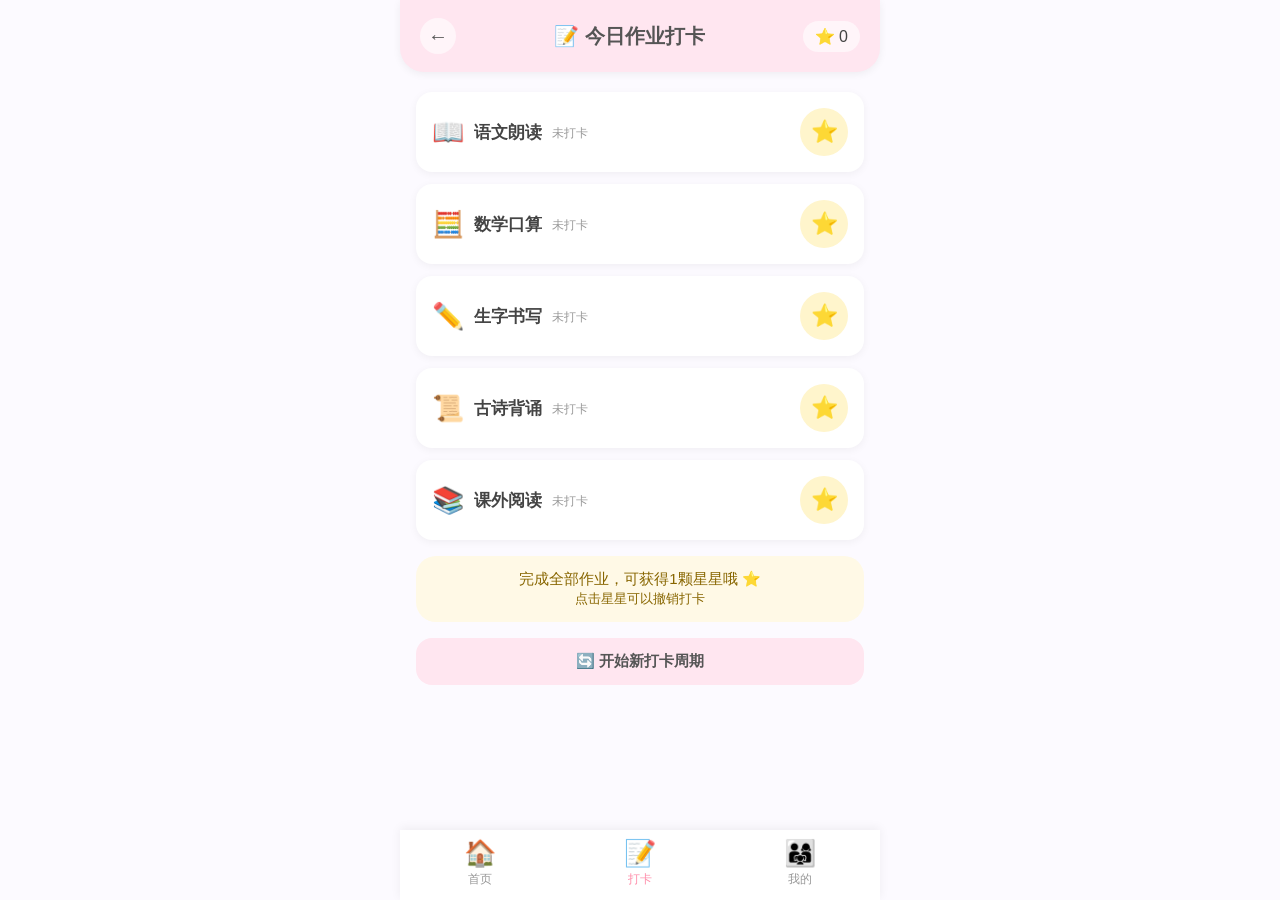
==== pages/checkin.html @ 7ab5ece2 "feat: 一年级打卡H5应用初始版本" ====
<!DOCTYPE html>
<html lang="zh-CN">
<head>
  <meta charset="UTF-8">
  <meta name="viewport" content="width=device-width, initial-scale=1.0, maximum-scale=1.0, user-scalable=no">
  <title>今日作业打卡</title>
  <link rel="stylesheet" href="css/style.css?v=2">
</head>
<body>

<div class="header">
  <a class="back" href="../index.html">←</a>
  <div class="title">📝 今日作业打卡</div>
  <div class="star-total">⭐ <span id="total">0</span></div>
</div>

<div class="task-list" id="task-list">
  <!-- 由 JS 动态渲染 -->
</div>

<div class="tip-bubble">完成全部作业，可获得1颗星星哦 ⭐<br><small>点击星星可以撤销打卡</small></div>

<div style="padding:0 16px;margin-bottom:16px;">
  <button id="new-cycle-btn" style="width:100%;padding:14px;background:#ffe6f0;border:none;border-radius:16px;font-size:15px;color:#555;cursor:pointer;font-weight:bold;">🔄 开始新打卡周期</button>
</div>

<div class="nav-bar" style="position:fixed;bottom:0;left:0;right:0;background:white;display:flex;justify-content:space-around;padding:8px 0 12px;box-shadow:0 -2px 10px rgba(0,0,0,0.06);max-width:480px;margin:0 auto;">
  <a class="nav-item" href="../index.html" style="text-align:center;color:#999;text-decoration:none;font-size:12px;flex:1;">
    <span style="font-size:26px;display:block;margin-bottom:2px;">🏠</span>首页
  </a>
  <a class="nav-item" href="checkin.html" style="text-align:center;color:#ff8fab;text-decoration:none;font-size:12px;flex:1;">
    <span style="font-size:26px;display:block;margin-bottom:2px;">📝</span>打卡
  </a>
  <a class="nav-item" href="mine.html" style="text-align:center;color:#999;text-decoration:none;font-size:12px;flex:1;">
    <span style="font-size:26px;display:block;margin-bottom:2px;">👨‍👩‍👧</span>我的
  </a>
</div>

<script src="js/app.js"></script>
<script>
initCheckinPage();
// 更新顶部星星
const totalEl = document.getElementById('total');
if(totalEl) totalEl.innerText = getStars();
</script>
</body>
</html>
---- pages/css/style.css ----
* {
  margin: 0; padding: 0; box-sizing: border-box;
  font-family: "Microsoft YaHei", "PingFang SC", sans-serif;
  -webkit-tap-highlight-color: transparent;
}

body {
  background: #fcfaff;
  color: #444;
  padding-bottom: 100px;
  max-width: 480px;
  margin: 0 auto;
  min-height: 100vh;
}

/* 头部 */
.header {
  background: #ffe6f0;
  padding: 18px 20px;
  display: flex;
  align-items: center;
  justify-content: space-between;
  border-radius: 0 0 24px 24px;
  margin-bottom: 20px;
  box-shadow: 0 2px 8px rgba(0,0,0,0.06);
}
.header .title {
  font-size: 20px;
  font-weight: bold;
  color: #555;
}
.back {
  font-size: 20px;
  text-decoration: none;
  color: #555;
  background: rgba(255,255,255,0.6);
  width: 36px; height: 36px;
  border-radius: 50%;
  display: flex; align-items: center; justify-content: center;
}
.star-total {
  font-size: 16px;
  background: rgba(255,255,255,0.6);
  padding: 6px 12px;
  border-radius: 16px;
}

/* 首页卡片 */
.card-box {
  padding: 0 16px;
}
.card {
  display: block;
  border-radius: 20px;
  padding: 22px 18px;
  margin-bottom: 14px;
  text-decoration: none;
  color: #444;
  box-shadow: 0 4px 14px rgba(0,0,0,0.07);
  transition: transform 0.15s;
  position: relative;
  overflow: hidden;
}
.card:active { transform: scale(0.98); }
.card.blue { background: #e6f3ff; }
.card.yellow { background: #fff9e6; }
.card.pink { background: #ffe6f0; }
.card-icon { font-size: 32px; margin-bottom: 6px; }
.card-title { font-size: 20px; font-weight: bold; }
.card-desc { font-size: 13px; color: #777; margin-top: 4px; }
.card-badge {
  position: absolute;
  top: 18px; right: 18px;
  background: #ffd700;
  color: #333;
  font-size: 12px;
  padding: 4px 10px;
  border-radius: 12px;
  font-weight: bold;
}

/* 打卡列表 */
.task-list { padding: 0 16px; }
.task-item {
  background: white;
  border-radius: 16px;
  padding: 16px;
  margin-bottom: 12px;
  display: flex;
  justify-content: space-between;
  align-items: center;
  box-shadow: 0 2px 8px rgba(0,0,0,0.05);
  transition: transform 0.1s;
}
.task-item:active { transform: scale(0.98); }
.task-info {
  display: flex;
  align-items: center;
  gap: 10px;
  flex: 1;
}
.task-icon { font-size: 26px; }
.task-name { font-size: 17px; font-weight: bold; }
.task-status {
  font-size: 12px;
  color: #999;
  margin-top: 2px;
}
.star-btn {
  background: #fff5cc;
  border: none;
  border-radius: 50%;
  width: 48px; height: 48px;
  font-size: 22px;
  cursor: pointer;
  transition: all 0.2s;
  display: flex; align-items: center; justify-content: center;
}
.star-btn.done {
  background: #4cd964;
  box-shadow: 0 0 12px rgba(76,217,100,0.5);
  transform: scale(1.05);
  color: white;
  font-size: 26px;
}
.star-btn:not(.done):active { transform: scale(0.9); }

/* 打卡动画 */
@keyframes checkPop {
  0% { transform: scale(0.5); opacity: 0; }
  50% { transform: scale(1.2); }
  100% { transform: scale(1); opacity: 1; }
}
.check-pop {
  animation: checkPop 0.35s ease-out;
}

@keyframes btnBounce {
  0%,100% { transform: scale(1); }
  40% { transform: scale(0.85); }
  70% { transform: scale(1.1); }
}
.btn-bounce {
  animation: btnBounce 0.3s ease-out;
}

/* 添加作业 */
.task-item.add-task {
  background: #f8f8f8;
  border: 2px dashed #ddd;
  color: #888;
  justify-content: center;
  cursor: pointer;
}
.task-item.add-task .task-name { font-weight: normal; color: #888; }

.tip-bubble {
  background: #fff9e6;
  border-radius: 20px;
  padding: 14px 20px;
  text-align: center;
  margin: 16px;
  font-size: 15px;
  color: #886600;
}

/* 星星罐 */
.jar-box {
  text-align: center;
  padding: 20px;
}
.jar-text {
  font-size: 20px;
  font-weight: bold;
  margin-bottom: 12px;
  color: #886600;
}
.jar {
  font-size: 32px;
  letter-spacing: 4px;
  padding: 16px;
  background: #fff9e6;
  border-radius: 20px;
  display: inline-block;
  min-width: 200px;
  animation: jarShake 3s infinite ease-in-out;
}
@keyframes jarShake {
  0%, 100% { transform: rotate(-1deg); }
  50% { transform: rotate(1deg); }
}

/* 愿望 */
.wish-box { padding: 0 16px; }
.wish-title {
  font-size: 18px;
  font-weight: bold;
  margin-bottom: 14px;
  color: #555;
}
.wish-list { margin-bottom: 16px; }
.wish-item {
  background: white;
  border-radius: 16px;
  padding: 16px;
  margin-bottom: 10px;
  display: flex;
  justify-content: space-between;
  align-items: center;
  box-shadow: 0 2px 8px rgba(0,0,0,0.05);
}
.wish-info {
  display: flex;
  align-items: center;
  gap: 10px;
}
.wish-icon { font-size: 24px; }
.wish-name { font-size: 16px; font-weight: bold; }
.wish-cost { font-size: 13px; color: #999; margin-top: 2px; }
.exchange {
  background: #ffd700;
  border: none;
  border-radius: 14px;
  padding: 8px 16px;
  font-weight: bold;
  font-size: 14px;
  cursor: pointer;
  color: #554400;
  transition: transform 0.1s;
}
.exchange:active { transform: scale(0.95); }

.custom-wish {
  display: flex;
  gap: 10px;
  margin-top: 16px;
}
.custom-wish input {
  flex: 1;
  border-radius: 14px;
  border: 1px solid #eee;
  padding: 10px 14px;
  font-size: 14px;
  outline: none;
}
.custom-wish button {
  background: #ffe6f0;
  border: none;
  border-radius: 14px;
  padding: 0 18px;
  font-size: 14px;
  cursor: pointer;
  color: #555;
}

/* 已兑换 */
.exchanged-box {
  margin-top: 20px;
  padding: 16px;
  background: #f8fff8;
  border-radius: 16px;
}
.exchanged-title {
  font-size: 15px;
  font-weight: bold;
  color: #448844;
  margin-bottom: 8px;
}
.exchanged-item {
  font-size: 14px;
  color: #666;
  padding: 4px 0;
  border-bottom: 1px dashed #eee;
}
.exchanged-item span {
  float: right;
  color: #999;
  font-size: 12px;
}

/* 我的页面 */
.user-info {
  text-align: center;
  padding: 20px;
}
.avatar {
  font-size: 60px;
  margin-bottom: 8px;
  cursor: pointer;
  display: inline-block;
  transition: transform 0.2s;
}
.avatar:active { transform: scale(1.1); }
.name {
  font-size: 20px;
  font-weight: bold;
  color: #555;
}
.menu-list { padding: 0 16px; }
.menu-item {
  background: white;
  border-radius: 16px;
  padding: 18px;
  margin-bottom: 12px;
  font-size: 16px;
  cursor: pointer;
  box-shadow: 0 2px 8px rgba(0,0,0,0.05);
  transition: transform 0.1s;
  display: flex;
  align-items: center;
  gap: 10px;
}
.menu-item:active { transform: scale(0.98); }
.menu-item.red { color: #e74c3c; }
.menu-item .arrow {
  margin-left: auto;
  color: #ccc;
}

/* 管理弹窗 */
.manage-overlay {
  position: fixed;
  top: 0; left: 0; right: 0; bottom: 0;
  background: rgba(0,0,0,0.4);
  display: flex;
  align-items: center;
  justify-content: center;
  z-index: 100;
  padding: 20px;
}
.manage-popup {
  background: white;
  border-radius: 24px;
  padding: 20px;
  width: 100%;
  max-width: 360px;
  max-height: 80vh;
  overflow-y: auto;
}
.manage-popup h3 {
  text-align: center;
  margin-bottom: 16px;
  font-size: 18px;
  color: #555;
}
.manage-list {
  margin-bottom: 16px;
}
.manage-item {
  display: flex;
  align-items: center;
  justify-content: space-between;
  padding: 12px;
  background: #f9f9f9;
  border-radius: 12px;
  margin-bottom: 8px;
}
.manage-item-name {
  font-size: 15px;
}
.manage-item-cost {
  font-size: 12px;
  color: #999;
}
.manage-btns {
  display: flex;
  gap: 6px;
}
.manage-btn {
  border: none;
  border-radius: 10px;
  padding: 6px 10px;
  font-size: 12px;
  cursor: pointer;
}
.manage-btn.del { background: #ffe6e6; color: #c33; }
.manage-btn.approve { background: #e6f7e6; color: #3a3; }
.manage-input-row {
  display: flex;
  gap: 8px;
  margin-bottom: 8px;
}
.manage-input-row input {
  flex: 1;
  border: 1px solid #eee;
  border-radius: 12px;
  padding: 10px 12px;
  font-size: 14px;
}
.manage-input-row button {
  background: #ffe6f0;
  border: none;
  border-radius: 12px;
  padding: 0 16px;
  font-size: 14px;
  cursor: pointer;
  color: #555;
}
.manage-empty {
  text-align: center;
  color: #999;
  font-size: 14px;
  padding: 20px;
}
.close-manage {
  width: 100%;
  margin-top: 8px;
  background: #f0f0f0;
  border: none;
  border-radius: 14px;
  padding: 12px;
  font-size: 15px;
  cursor: pointer;
  color: #555;
}

/* 统计弹窗 */
.stats-overlay {
  position: fixed;
  top: 0; left: 0; right: 0; bottom: 0;
  background: rgba(0,0,0,0.4);
  display: flex;
  align-items: center;
  justify-content: center;
  z-index: 100;
  padding: 20px;
}
.stats-popup {
  background: white;
  border-radius: 24px;
  padding: 24px;
  width: 100%;
  max-width: 360px;
  max-height: 80vh;
  overflow-y: auto;
  text-align: center;
}
.stats-popup h3 {
  margin-bottom: 16px;
  font-size: 20px;
  color: #555;
}
.stats-popup p {
  margin: 8px 0;
  font-size: 15px;
  color: #666;
}
.bar-chart {
  display: flex;
  align-items: flex-end;
  justify-content: center;
  gap: 8px;
  height: 120px;
  margin: 16px 0;
  padding: 10px;
  background: #f9f9f9;
  border-radius: 12px;
}
.bar-wrap {
  display: flex;
  flex-direction: column;
  align-items: center;
  flex: 1;
}
.bar {
  width: 100%;
  max-width: 30px;
  background: #ffd700;
  border-radius: 6px 6px 0 0;
  min-height: 4px;
  transition: height 0.3s;
}
.bar-label {
  font-size: 11px;
  color: #999;
  margin-top: 4px;
}
.medal-list {
  display: flex;
  gap: 10px;
  justify-content: center;
  flex-wrap: wrap;
  margin: 10px 0;
}
.medal {
  background: #fff9e6;
  padding: 8px 14px;
  border-radius: 16px;
  font-size: 14px;
  color: #886600;
}
.close-stats {
  margin-top: 16px;
  background: #ffe6f0;
  border: none;
  border-radius: 16px;
  padding: 10px 24px;
  font-size: 15px;
  cursor: pointer;
  color: #555;
}

/* 动画 */
@keyframes starFly {
  0% { transform: scale(0.5) translateY(0); opacity: 1; }
  100% { transform: scale(1.5) translateY(-60px); opacity: 0; }
}
.star-fly {
  position: fixed;
  font-size: 30px;
  pointer-events: none;
  animation: starFly 0.6s ease-out forwards;
  z-index: 99;
}

@keyframes popIn {
  0% { transform: scale(0.8); opacity: 0; }
  100% { transform: scale(1); opacity: 1; }
}
.pop-in {
  animation: popIn 0.3s ease-out;
}

/* 星星历史 */
.history-box {
  margin: 16px;
  background: white;
  border-radius: 16px;
  padding: 16px;
  box-shadow: 0 2px 8px rgba(0,0,0,0.05);
}
.history-title {
  font-size: 16px;
  font-weight: bold;
  margin-bottom: 10px;
  color: #555;
}
.history-item {
  font-size: 14px;
  color: #666;
  padding: 6px 0;
  border-bottom: 1px solid #f0f0f0;
  display: flex;
  justify-content: space-between;
}
.history-item:last-child { border-bottom: none; }

/* 分享区域 */
.share-box {
  margin: 16px;
  background: #e6f3ff;
  border-radius: 16px;
  padding: 16px;
  text-align: center;
}
.share-box p {
  font-size: 14px;
  color: #555;
  margin-bottom: 10px;
}
.share-box button {
  background: #4a90d9;
  color: white;
  border: none;
  border-radius: 16px;
  padding: 10px 24px;
  font-size: 15px;
  cursor: pointer;
}

/* 勋章展示 */
.medal-show {
  display: flex;
  gap: 8px;
  justify-content: center;
  margin-top: 8px;
}
.medal-badge {
  background: #fff9e6;
  padding: 6px 12px;
  border-radius: 14px;
  font-size: 13px;
  color: #886600;
}

/* ==================== 卡通弹窗 ==================== */
.modal-overlay {
  position: fixed;
  top: 0; left: 0; right: 0; bottom: 0;
  background: rgba(0,0,0,0.35);
  display: flex;
  align-items: center;
  justify-content: center;
  z-index: 200;
  padding: 20px;
  animation: fadeIn 0.2s ease-out;
}
@keyframes fadeIn {
  from { opacity: 0; }
  to { opacity: 1; }
}
.modal-box {
  background: white;
  border-radius: 28px;
  padding: 28px 24px 22px;
  width: 100%;
  max-width: 320px;
  text-align: center;
  box-shadow: 0 8px 32px rgba(255,150,180,0.25);
  border: 3px solid #ffe6f0;
  animation: modalPop 0.35s cubic-bezier(0.34,1.56,0.64,1);
}
@keyframes modalPop {
  0% { transform: scale(0.6) translateY(30px); opacity: 0; }
  100% { transform: scale(1) translateY(0); opacity: 1; }
}
.modal-icon {
  font-size: 48px;
  margin-bottom: 10px;
  display: block;
}
.modal-title {
  font-size: 20px;
  font-weight: bold;
  color: #555;
  margin-bottom: 10px;
}
.modal-msg {
  font-size: 15px;
  color: #777;
  line-height: 1.6;
  margin-bottom: 20px;
}
.modal-btns {
  display: flex;
  gap: 10px;
  justify-content: center;
}
.modal-btn {
  flex: 1;
  border: none;
  border-radius: 18px;
  padding: 12px 16px;
  font-size: 15px;
  font-weight: bold;
  cursor: pointer;
  transition: transform 0.1s;
}
.modal-btn:active { transform: scale(0.96); }
.modal-btn.ok {
  background: #ffd700;
  color: #554400;
  box-shadow: 0 4px 12px rgba(255,215,0,0.3);
}
.modal-btn.cancel {
  background: #f0f0f0;
  color: #888;
}
.modal-btn.pink {
  background: #ffb3c6;
  color: white;
  box-shadow: 0 4px 12px rgba(255,150,180,0.3);
}
.modal-stars {
  font-size: 14px;
  color: #ffd700;
  margin-bottom: 8px;
  letter-spacing: 4px;
}
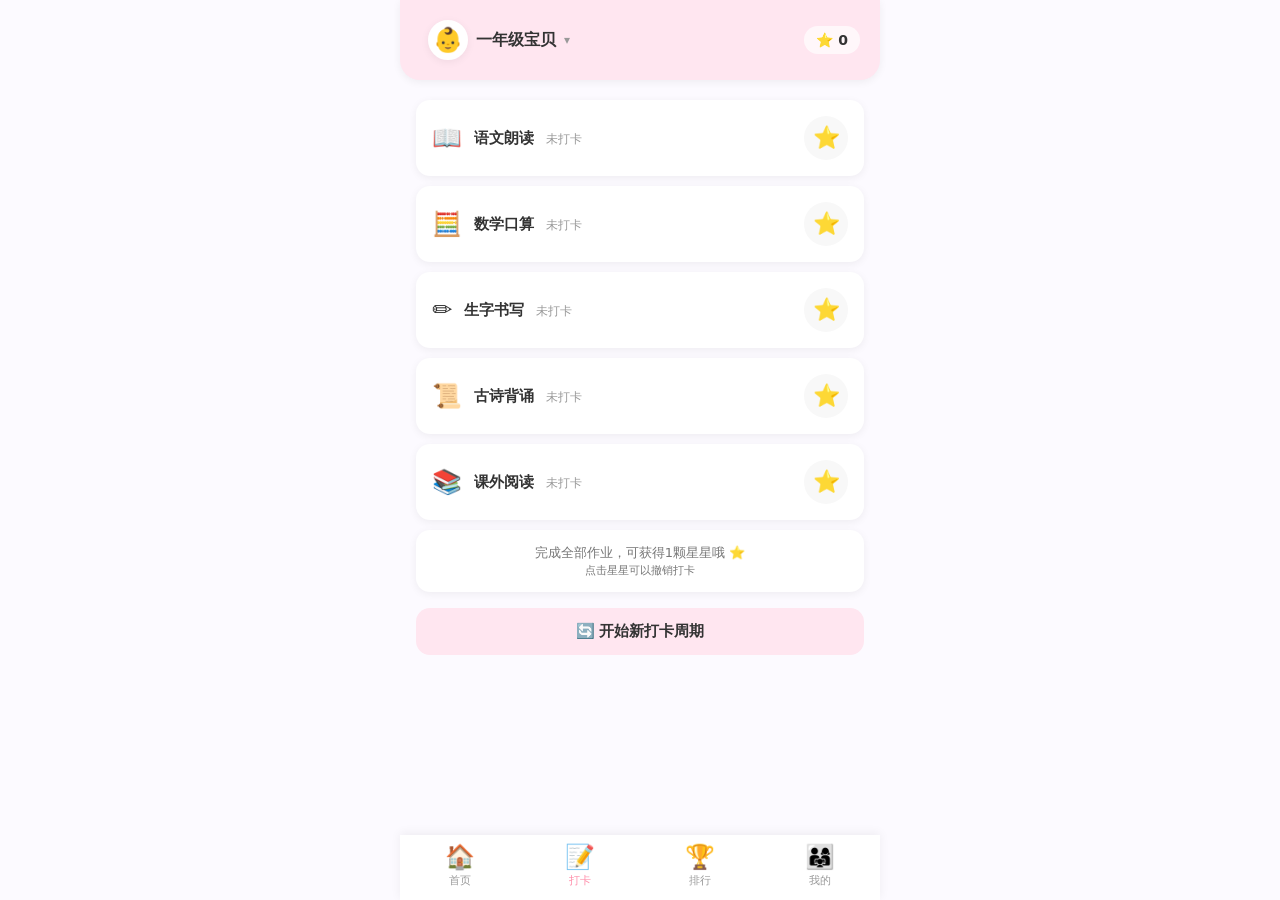
==== commit 882f66a7: "feat: 多子女管理 + 全家排行榜 + PWA支持 + 现代化UI升级 - 重构数据层支持多孩子独立数据(每个孩子独立的任务/星星/愿望/勋章) - 新增头像切换器(Bottom Sheet)和e" ====
--- a/pages/checkin.html
+++ b/pages/checkin.html
@@ -4,42 +4,41 @@
   <meta charset="UTF-8">
   <meta name="viewport" content="width=device-width, initial-scale=1.0, maximum-scale=1.0, user-scalable=no">
   <title>今日作业打卡</title>
-  <link rel="stylesheet" href="css/style.css?v=2">
+  <link rel="stylesheet" href="css/style.css">
 </head>
 <body>
 
 <div class="header">
-  <a class="back" href="../index.html">←</a>
-  <div class="title">📝 今日作业打卡</div>
+  <div id="child-switcher"></div>
   <div class="star-total">⭐ <span id="total">0</span></div>
 </div>
 
-<div class="task-list" id="task-list">
-  <!-- 由 JS 动态渲染 -->
-</div>
+<div class="task-list" id="task-list"></div>
 
 <div class="tip-bubble">完成全部作业，可获得1颗星星哦 ⭐<br><small>点击星星可以撤销打卡</small></div>
 
 <div style="padding:0 16px;margin-bottom:16px;">
-  <button id="new-cycle-btn" style="width:100%;padding:14px;background:#ffe6f0;border:none;border-radius:16px;font-size:15px;color:#555;cursor:pointer;font-weight:bold;">🔄 开始新打卡周期</button>
+  <button id="new-cycle-btn" style="width:100%;padding:14px;background:var(--color-primary-light);border:none;border-radius:var(--radius-md);font-size:15px;color:var(--color-text);cursor:pointer;font-weight:600;">🔄 开始新打卡周期</button>
 </div>
 
-<div class="nav-bar" style="position:fixed;bottom:0;left:0;right:0;background:white;display:flex;justify-content:space-around;padding:8px 0 12px;box-shadow:0 -2px 10px rgba(0,0,0,0.06);max-width:480px;margin:0 auto;">
-  <a class="nav-item" href="../index.html" style="text-align:center;color:#999;text-decoration:none;font-size:12px;flex:1;">
-    <span style="font-size:26px;display:block;margin-bottom:2px;">🏠</span>首页
+<div class="nav-bar">
+  <a class="nav-item" href="../index.html">
+    <span class="nav-icon">🏠</span>首页
   </a>
-  <a class="nav-item" href="checkin.html" style="text-align:center;color:#ff8fab;text-decoration:none;font-size:12px;flex:1;">
-    <span style="font-size:26px;display:block;margin-bottom:2px;">📝</span>打卡
+  <a class="nav-item active" href="checkin.html">
+    <span class="nav-icon">📝</span>打卡
   </a>
-  <a class="nav-item" href="mine.html" style="text-align:center;color:#999;text-decoration:none;font-size:12px;flex:1;">
-    <span style="font-size:26px;display:block;margin-bottom:2px;">👨‍👩‍👧</span>我的
+  <a class="nav-item" href="rank.html">
+    <span class="nav-icon">🏆</span>排行
+  </a>
+  <a class="nav-item" href="mine.html">
+    <span class="nav-icon">👨‍👩‍👧</span>我的
   </a>
 </div>
 
 <script src="js/app.js"></script>
 <script>
 initCheckinPage();
-// 更新顶部星星
 const totalEl = document.getElementById('total');
 if(totalEl) totalEl.innerText = getStars();
 </script>
--- a/pages/css/style.css
+++ b/pages/css/style.css
@@ -1,669 +1,445 @@
-* {
-  margin: 0; padding: 0; box-sizing: border-box;
-  font-family: "Microsoft YaHei", "PingFang SC", sans-serif;
-  -webkit-tap-highlight-color: transparent;
-}
-
+/* ==================== 设计变量 ==================== */
+:root {
+  --color-primary: #ff8fab;
+  --color-primary-light: #ffe6f0;
+  --color-accent: #ffd700;
+  --color-bg: #fcfaff;
+  --color-card: #ffffff;
+  --color-text: #333;
+  --color-text-secondary: #777;
+  --color-text-muted: #999;
+  --color-border: rgba(0,0,0,0.06);
+  --color-success: #4caf50;
+  --color-danger: #ff5252;
+
+  --radius-sm: 8px;
+  --radius-md: 14px;
+  --radius-lg: 20px;
+  --radius-full: 50%;
+
+  --shadow-sm: 0 2px 8px rgba(0,0,0,0.06);
+  --shadow-md: 0 4px 14px rgba(0,0,0,0.08);
+  --shadow-lg: 0 8px 24px rgba(0,0,0,0.12);
+
+  --transition-fast: 150ms ease;
+  --transition-normal: 300ms ease;
+  --transition-slow: 500ms ease;
+
+  --font-family: system-ui, -apple-system, "SF Pro Display", "PingFang SC", "Microsoft YaHei", sans-serif;
+}
+
+/* ==================== 基础重置 ==================== */
+* { margin: 0; padding: 0; box-sizing: border-box; -webkit-tap-highlight-color: transparent; }
 body {
-  background: #fcfaff;
-  color: #444;
-  padding-bottom: 100px;
+  font-family: var(--font-family);
+  background: var(--color-bg);
+  color: var(--color-text);
   max-width: 480px;
   margin: 0 auto;
   min-height: 100vh;
-}
-
-/* 头部 */
+  padding-bottom: 80px;
+  -webkit-font-smoothing: antialiased;
+}
+
+/* ==================== Header ==================== */
 .header {
-  background: #ffe6f0;
-  padding: 18px 20px;
+  background: var(--color-primary-light);
+  padding: 16px 20px;
+  border-radius: 0 0 var(--radius-lg) var(--radius-lg);
   display: flex;
   align-items: center;
   justify-content: space-between;
-  border-radius: 0 0 24px 24px;
   margin-bottom: 20px;
-  box-shadow: 0 2px 8px rgba(0,0,0,0.06);
-}
-.header .title {
-  font-size: 20px;
-  font-weight: bold;
-  color: #555;
-}
-.back {
-  font-size: 20px;
-  text-decoration: none;
-  color: #555;
-  background: rgba(255,255,255,0.6);
-  width: 36px; height: 36px;
-  border-radius: 50%;
+  box-shadow: var(--shadow-sm);
+  position: sticky;
+  top: 0;
+  z-index: 100;
+}
+.header .title { font-size: 18px; font-weight: 700; color: var(--color-text); }
+.header .back {
+  text-decoration: none; font-size: 20px; color: var(--color-text);
+  width: 36px; height: 36px; display: flex; align-items: center; justify-content: center;
+  border-radius: var(--radius-full); transition: background var(--transition-fast);
+}
+.header .back:active { background: rgba(0,0,0,0.05); }
+.star-total {
+  font-size: 14px; background: rgba(255,255,255,0.7);
+  padding: 6px 12px; border-radius: 16px; font-weight: 600;
+}
+
+/* ==================== 孩子切换器 ==================== */
+#child-switcher {
+  display: flex; align-items: center; gap: 8px; cursor: pointer;
+  padding: 4px 8px; border-radius: var(--radius-md);
+  transition: background var(--transition-fast);
+}
+#child-switcher:active { background: rgba(0,0,0,0.05); }
+.switcher-avatar {
+  width: 40px; height: 40px; display: flex; align-items: center; justify-content: center;
+  font-size: 24px; border-radius: var(--radius-full);
+  border: 2px solid white; box-shadow: var(--shadow-sm);
+  background: var(--color-card);
+  transition: transform var(--transition-fast);
+}
+#child-switcher:active .switcher-avatar { transform: scale(0.95); }
+.switcher-name { font-size: 16px; font-weight: 600; color: var(--color-text); }
+.switcher-arrow { font-size: 12px; color: var(--color-text-muted); }
+
+/* ==================== Bottom Sheet ==================== */
+.sheet-overlay {
+  position: fixed; top: 0; left: 0; right: 0; bottom: 0; z-index: 1000;
+  display: flex; flex-direction: column; justify-content: flex-end;
+  max-width: 480px; margin: 0 auto;
+}
+.sheet-backdrop {
+  position: absolute; top: 0; left: 0; right: 0; bottom: 0;
+  background: rgba(0,0,0,0.3); backdrop-filter: blur(6px);
+  opacity: 0; transition: opacity var(--transition-normal);
+}
+.sheet-overlay.sheet-open .sheet-backdrop { opacity: 1; }
+.sheet-container {
+  position: relative; background: var(--color-card);
+  border-radius: var(--radius-lg) var(--radius-lg) 0 0;
+  padding: 12px 20px 32px; max-height: 70vh; overflow-y: auto;
+  transform: translateY(100%); transition: transform var(--transition-normal);
+  box-shadow: 0 -4px 20px rgba(0,0,0,0.1);
+}
+.sheet-overlay.sheet-open .sheet-container { transform: translateY(0); }
+.sheet-handle {
+  width: 36px; height: 4px; background: #ddd; border-radius: 2px;
+  margin: 0 auto 16px;
+}
+.sheet-title { font-size: 18px; font-weight: 700; margin-bottom: 16px; text-align: center; }
+
+/* ==================== 切换卡片 ==================== */
+.switch-card {
+  display: flex; align-items: center; gap: 12px;
+  padding: 14px 16px; border-radius: var(--radius-md);
+  background: var(--color-bg); margin-bottom: 10px;
+  cursor: pointer; transition: all var(--transition-fast);
+  position: relative; overflow: hidden;
+}
+.switch-card:active { transform: scale(0.98); }
+.switch-card.active {
+  background: var(--color-primary-light);
+  border-left: 3px solid var(--color-primary);
+}
+.switch-card-avatar { font-size: 32px; }
+.switch-card-info { flex: 1; }
+.switch-card-name { font-size: 15px; font-weight: 600; }
+.switch-card-sub { font-size: 12px; color: var(--color-text-muted); margin-top: 2px; }
+.switch-card-check { color: var(--color-primary); font-weight: 700; font-size: 16px; }
+.switch-card.add-card {
+  border: 2px dashed #ddd; background: transparent;
+  justify-content: center; color: var(--color-text-muted);
+}
+.switch-card.add-card .add-icon { font-size: 20px; margin-right: 4px; }
+
+/* ==================== 添加/编辑孩子 Modal ==================== */
+.add-child-modal { text-align: center; padding: 24px 20px; position: relative; }
+.add-child-modal .modal-close {
+  position: absolute; top: 16px; right: 16px; font-size: 20px;
+  cursor: pointer; color: var(--color-text-muted); width: 32px; height: 32px;
   display: flex; align-items: center; justify-content: center;
-}
-.star-total {
-  font-size: 16px;
-  background: rgba(255,255,255,0.6);
-  padding: 6px 12px;
-  border-radius: 16px;
-}
-
-/* 首页卡片 */
-.card-box {
-  padding: 0 16px;
-}
+  border-radius: var(--radius-full); transition: background var(--transition-fast);
+}
+.add-child-modal .modal-close:active { background: rgba(0,0,0,0.05); }
+.emoji-picker {
+  display: grid; grid-template-columns: repeat(4, 1fr); gap: 8px;
+  margin: 16px 0;
+}
+.emoji-option {
+  font-size: 28px; padding: 10px; border-radius: var(--radius-md);
+  cursor: pointer; transition: all var(--transition-fast);
+  border: 2px solid transparent;
+}
+.emoji-option:active, .emoji-option.selected {
+  background: var(--color-primary-light);
+  border-color: var(--color-primary);
+  transform: scale(1.1);
+}
+.selected-avatar { font-size: 48px; margin: 12px 0; }
+.child-name-input {
+  width: 100%; padding: 14px 16px; border: 2px solid #eee;
+  border-radius: var(--radius-md); font-size: 16px; outline: none;
+  transition: border-color var(--transition-fast); margin-bottom: 16px;
+  font-family: var(--font-family);
+}
+.child-name-input:focus { border-color: var(--color-primary); }
+.modal-btn.full-width { width: 100%; }
+
+/* ==================== 通用 Modal ==================== */
+.modal-overlay {
+  position: fixed; top: 0; left: 0; right: 0; bottom: 0;
+  background: rgba(0,0,0,0.4); backdrop-filter: blur(4px);
+  display: flex; align-items: center; justify-content: center;
+  z-index: 2000; padding: 20px; max-width: 480px; margin: 0 auto;
+  animation: fadeIn 200ms ease;
+}
+@keyframes fadeIn { from { opacity: 0; } to { opacity: 1; } }
+.modal-box {
+  background: white; border-radius: var(--radius-lg); padding: 28px 24px;
+  text-align: center; max-width: 320px; width: 100%;
+  box-shadow: var(--shadow-lg); animation: slideUp 300ms ease;
+}
+@keyframes slideUp { from { transform: translateY(20px); opacity: 0; } to { transform: translateY(0); opacity: 1; } }
+.modal-stars { font-size: 14px; margin-bottom: 8px; opacity: 0.6; }
+.modal-icon { font-size: 48px; margin-bottom: 12px; }
+.modal-title { font-size: 20px; font-weight: 700; margin-bottom: 8px; }
+.modal-msg { font-size: 14px; color: var(--color-text-secondary); line-height: 1.6; margin-bottom: 20px; }
+.modal-btn {
+  padding: 12px 32px; border: none; border-radius: var(--radius-md);
+  font-size: 15px; font-weight: 600; cursor: pointer;
+  transition: all var(--transition-fast); font-family: var(--font-family);
+}
+.modal-btn.ok {
+  background: linear-gradient(135deg, var(--color-primary), #ff6b8a);
+  color: white;
+}
+.modal-btn.ok:active { transform: scale(0.96); opacity: 0.9; }
+.modal-btn.cancel { background: #f0f0f0; color: var(--color-text-secondary); margin-right: 8px; }
+.modal-btns { display: flex; justify-content: center; gap: 12px; }
+
+/* ==================== 卡片 ==================== */
+.card-box { padding: 0 16px; }
 .card {
-  display: block;
-  border-radius: 20px;
-  padding: 22px 18px;
-  margin-bottom: 14px;
-  text-decoration: none;
-  color: #444;
-  box-shadow: 0 4px 14px rgba(0,0,0,0.07);
-  transition: transform 0.15s;
-  position: relative;
-  overflow: hidden;
+  display: block; border-radius: var(--radius-lg); padding: 22px 18px;
+  margin-bottom: 14px; text-decoration: none; color: var(--color-text);
+  box-shadow: var(--shadow-md); transition: transform var(--transition-fast);
+  position: relative; overflow: hidden;
 }
 .card:active { transform: scale(0.98); }
-.card.blue { background: #e6f3ff; }
-.card.yellow { background: #fff9e6; }
-.card.pink { background: #ffe6f0; }
+.card.blue { background: linear-gradient(135deg, #e6f3ff, #d4ecff); }
+.card.yellow { background: linear-gradient(135deg, #fff9e6, #fff0c0); }
+.card.pink { background: linear-gradient(135deg, #ffe6f0, #ffd4e8); }
+.card.purple { background: linear-gradient(135deg, #f0e6ff, #e4d4ff); }
 .card-icon { font-size: 32px; margin-bottom: 6px; }
-.card-title { font-size: 20px; font-weight: bold; }
-.card-desc { font-size: 13px; color: #777; margin-top: 4px; }
+.card-title { font-size: 18px; font-weight: 700; }
+.card-desc { font-size: 13px; color: var(--color-text-secondary); margin-top: 4px; }
 .card-badge {
-  position: absolute;
-  top: 18px; right: 18px;
-  background: #ffd700;
-  color: #333;
-  font-size: 12px;
-  padding: 4px 10px;
-  border-radius: 12px;
-  font-weight: bold;
-}
-
-/* 打卡列表 */
+  position: absolute; top: 18px; right: 18px;
+  background: var(--color-accent); color: #333; font-size: 12px;
+  padding: 4px 10px; border-radius: 12px; font-weight: 700;
+}
+
+/* ==================== 导航栏 ==================== */
+.nav-bar {
+  position: fixed; bottom: 0; left: 0; right: 0;
+  background: var(--color-card); display: flex; justify-content: space-around;
+  padding: 8px 0 12px; box-shadow: 0 -2px 10px rgba(0,0,0,0.06);
+  max-width: 480px; margin: 0 auto; z-index: 99;
+}
+.nav-item {
+  text-align: center; color: var(--color-text-muted); text-decoration: none;
+  font-size: 11px; flex: 1; cursor: pointer; transition: color var(--transition-fast);
+}
+.nav-item.active { color: var(--color-primary); }
+.nav-icon { font-size: 24px; display: block; margin-bottom: 2px; }
+
+/* ==================== 打卡页 ==================== */
 .task-list { padding: 0 16px; }
 .task-item {
-  background: white;
-  border-radius: 16px;
-  padding: 16px;
-  margin-bottom: 12px;
-  display: flex;
-  justify-content: space-between;
-  align-items: center;
-  box-shadow: 0 2px 8px rgba(0,0,0,0.05);
-  transition: transform 0.1s;
-}
-.task-item:active { transform: scale(0.98); }
-.task-info {
-  display: flex;
-  align-items: center;
-  gap: 10px;
-  flex: 1;
-}
-.task-icon { font-size: 26px; }
-.task-name { font-size: 17px; font-weight: bold; }
-.task-status {
-  font-size: 12px;
-  color: #999;
-  margin-top: 2px;
-}
+  display: flex; align-items: center; justify-content: space-between;
+  background: var(--color-card); border-radius: var(--radius-md);
+  padding: 16px; margin-bottom: 10px; box-shadow: var(--shadow-sm);
+  transition: all var(--transition-fast);
+}
+.task-info { display: flex; align-items: center; gap: 12px; }
+.task-icon { font-size: 24px; }
+.task-name { font-size: 15px; font-weight: 600; }
+.task-status { font-size: 12px; color: var(--color-text-muted); margin-top: 2px; }
 .star-btn {
-  background: #fff5cc;
-  border: none;
-  border-radius: 50%;
-  width: 48px; height: 48px;
-  font-size: 22px;
-  cursor: pointer;
-  transition: all 0.2s;
+  width: 44px; height: 44px; border: none; border-radius: var(--radius-full);
+  font-size: 22px; cursor: pointer; background: #f8f8f8;
   display: flex; align-items: center; justify-content: center;
-}
-.star-btn.done {
-  background: #4cd964;
-  box-shadow: 0 0 12px rgba(76,217,100,0.5);
-  transform: scale(1.05);
-  color: white;
-  font-size: 26px;
-}
-.star-btn:not(.done):active { transform: scale(0.9); }
-
-/* 打卡动画 */
-@keyframes checkPop {
-  0% { transform: scale(0.5); opacity: 0; }
-  50% { transform: scale(1.2); }
-  100% { transform: scale(1); opacity: 1; }
-}
-.check-pop {
-  animation: checkPop 0.35s ease-out;
-}
-
-@keyframes btnBounce {
-  0%,100% { transform: scale(1); }
-  40% { transform: scale(0.85); }
-  70% { transform: scale(1.1); }
-}
-.btn-bounce {
-  animation: btnBounce 0.3s ease-out;
-}
-
-/* 添加作业 */
-.task-item.add-task {
-  background: #f8f8f8;
-  border: 2px dashed #ddd;
-  color: #888;
-  justify-content: center;
-  cursor: pointer;
-}
-.task-item.add-task .task-name { font-weight: normal; color: #888; }
+  transition: all var(--transition-fast);
+}
+.star-btn.done { background: var(--color-primary-light); }
+.star-btn:active { transform: scale(0.9); }
+.btn-bounce { animation: bounce 300ms ease; }
+@keyframes bounce { 0%,100% { transform: scale(1); } 50% { transform: scale(1.3); } }
+.check-pop { animation: checkPop 400ms ease; }
+@keyframes checkPop { 0% { transform: scale(0.5); } 50% { transform: scale(1.2); } 100% { transform: scale(1); } }
 
 .tip-bubble {
-  background: #fff9e6;
-  border-radius: 20px;
-  padding: 14px 20px;
-  text-align: center;
-  margin: 16px;
-  font-size: 15px;
-  color: #886600;
-}
-
-/* 星星罐 */
+  text-align: center; font-size: 13px; color: var(--color-text-secondary);
+  padding: 14px; margin: 0 16px 16px; background: var(--color-card);
+  border-radius: var(--radius-md); box-shadow: var(--shadow-sm);
+}
+
+/* ==================== 星星罐 ==================== */
 .jar-box {
-  text-align: center;
-  padding: 20px;
-}
-.jar-text {
-  font-size: 20px;
-  font-weight: bold;
-  margin-bottom: 12px;
-  color: #886600;
-}
-.jar {
-  font-size: 32px;
-  letter-spacing: 4px;
-  padding: 16px;
-  background: #fff9e6;
-  border-radius: 20px;
-  display: inline-block;
-  min-width: 200px;
-  animation: jarShake 3s infinite ease-in-out;
-}
-@keyframes jarShake {
-  0%, 100% { transform: rotate(-1deg); }
-  50% { transform: rotate(1deg); }
-}
-
-/* 愿望 */
-.wish-box { padding: 0 16px; }
-.wish-title {
-  font-size: 18px;
-  font-weight: bold;
-  margin-bottom: 14px;
-  color: #555;
-}
-.wish-list { margin-bottom: 16px; }
+  text-align: center; padding: 24px 16px; background: var(--color-card);
+  margin: 0 16px 16px; border-radius: var(--radius-lg); box-shadow: var(--shadow-sm);
+}
+.jar-text { font-size: 16px; font-weight: 600; margin-bottom: 12px; }
+.jar { font-size: 20px; line-height: 2; word-break: break-all; }
+.medal-show { display: flex; gap: 8px; justify-content: center; margin-top: 12px; flex-wrap: wrap; }
+.medal-badge {
+  background: #fff9e6; padding: 6px 12px; border-radius: var(--radius-md);
+  font-size: 12px; color: #886600;
+}
+
+/* ==================== 愿望 ==================== */
+.wish-box { padding: 0 16px; margin-bottom: 16px; }
+.wish-title { font-size: 16px; font-weight: 700; margin-bottom: 12px; }
 .wish-item {
-  background: white;
-  border-radius: 16px;
-  padding: 16px;
-  margin-bottom: 10px;
-  display: flex;
-  justify-content: space-between;
-  align-items: center;
-  box-shadow: 0 2px 8px rgba(0,0,0,0.05);
-}
-.wish-info {
-  display: flex;
-  align-items: center;
-  gap: 10px;
-}
+  display: flex; align-items: center; justify-content: space-between;
+  background: var(--color-card); border-radius: var(--radius-md);
+  padding: 14px 16px; margin-bottom: 10px; box-shadow: var(--shadow-sm);
+}
+.wish-info { display: flex; align-items: center; gap: 12px; }
 .wish-icon { font-size: 24px; }
-.wish-name { font-size: 16px; font-weight: bold; }
-.wish-cost { font-size: 13px; color: #999; margin-top: 2px; }
+.wish-name { font-size: 14px; font-weight: 600; }
+.wish-cost { font-size: 12px; color: var(--color-text-muted); }
 .exchange {
-  background: #ffd700;
-  border: none;
-  border-radius: 14px;
-  padding: 8px 16px;
-  font-weight: bold;
-  font-size: 14px;
-  cursor: pointer;
-  color: #554400;
-  transition: transform 0.1s;
+  padding: 8px 16px; background: linear-gradient(135deg, var(--color-accent), #ffc107);
+  border: none; border-radius: var(--radius-sm); font-size: 13px;
+  font-weight: 600; cursor: pointer; transition: all var(--transition-fast);
 }
 .exchange:active { transform: scale(0.95); }
 
-.custom-wish {
-  display: flex;
-  gap: 10px;
-  margin-top: 16px;
-}
-.custom-wish input {
-  flex: 1;
-  border-radius: 14px;
-  border: 1px solid #eee;
-  padding: 10px 14px;
-  font-size: 14px;
-  outline: none;
-}
-.custom-wish button {
-  background: #ffe6f0;
-  border: none;
-  border-radius: 14px;
-  padding: 0 18px;
-  font-size: 14px;
-  cursor: pointer;
-  color: #555;
-}
-
-/* 已兑换 */
-.exchanged-box {
-  margin-top: 20px;
-  padding: 16px;
-  background: #f8fff8;
-  border-radius: 16px;
-}
-.exchanged-title {
-  font-size: 15px;
-  font-weight: bold;
-  color: #448844;
+.exchanged-box { padding: 0 16px; }
+.exchanged-title { font-size: 14px; font-weight: 600; margin-bottom: 8px; color: var(--color-text-secondary); }
+.exchanged-item {
+  font-size: 13px; padding: 10px 0; border-bottom: 1px solid var(--color-border);
+  display: flex; justify-content: space-between;
+}
+
+.history-box { padding: 0 16px; margin-top: 16px; }
+.history-title { font-size: 14px; font-weight: 600; margin-bottom: 8px; color: var(--color-text-secondary); }
+.history-item {
+  font-size: 13px; padding: 10px 0; border-bottom: 1px solid var(--color-border);
+  display: flex; justify-content: space-between;
+}
+
+/* ==================== 家长中心 ==================== */
+.user-info {
+  text-align: center; padding: 20px; background: var(--color-card);
+  margin: 0 16px 16px; border-radius: var(--radius-lg); box-shadow: var(--shadow-sm);
+}
+.user-info .avatar {
+  font-size: 48px; cursor: pointer; width: 72px; height: 72px;
+  display: flex; align-items: center; justify-content: center;
+  margin: 0 auto 8px; border-radius: var(--radius-full);
+  background: var(--color-primary-light); transition: transform var(--transition-fast);
+}
+.user-info .avatar:active { transform: scale(0.95); }
+.user-info .name { font-size: 18px; font-weight: 700; }
+
+.menu-list { padding: 0 16px; margin-bottom: 16px; }
+.menu-item {
+  display: flex; align-items: center; justify-content: space-between;
+  padding: 16px; background: var(--color-card); border-radius: var(--radius-md);
+  margin-bottom: 8px; cursor: pointer; font-size: 15px; font-weight: 500;
+  box-shadow: var(--shadow-sm); transition: all var(--transition-fast);
+}
+.menu-item:active { transform: scale(0.98); background: #f8f8f8; }
+.menu-item .arrow { color: var(--color-text-muted); font-size: 18px; }
+.menu-item.red { color: var(--color-danger); }
+
+.share-box {
+  margin: 0 16px 16px; padding: 16px; background: var(--color-card);
+  border-radius: var(--radius-md); box-shadow: var(--shadow-sm); text-align: center;
+}
+.share-box p { font-size: 13px; color: var(--color-text-secondary); margin-bottom: 8px; }
+.share-box button {
+  padding: 10px 24px; background: linear-gradient(135deg, var(--color-primary), #ff6b8a);
+  color: white; border: none; border-radius: var(--radius-md);
+  font-size: 14px; font-weight: 600; cursor: pointer;
+  transition: all var(--transition-fast);
+}
+.share-box button:active { transform: scale(0.96); }
+
+/* ==================== 管理弹窗 ==================== */
+.manage-list { margin-bottom: 16px; }
+.manage-item {
+  display: flex; align-items: center; justify-content: space-between;
+  padding: 12px 14px; background: var(--color-bg); border-radius: var(--radius-sm);
   margin-bottom: 8px;
 }
-.exchanged-item {
-  font-size: 14px;
-  color: #666;
-  padding: 4px 0;
-  border-bottom: 1px dashed #eee;
-}
-.exchanged-item span {
-  float: right;
-  color: #999;
-  font-size: 12px;
-}
-
-/* 我的页面 */
-.user-info {
-  text-align: center;
-  padding: 20px;
-}
-.avatar {
-  font-size: 60px;
-  margin-bottom: 8px;
-  cursor: pointer;
-  display: inline-block;
-  transition: transform 0.2s;
-}
-.avatar:active { transform: scale(1.1); }
-.name {
-  font-size: 20px;
-  font-weight: bold;
-  color: #555;
-}
-.menu-list { padding: 0 16px; }
-.menu-item {
-  background: white;
-  border-radius: 16px;
-  padding: 18px;
-  margin-bottom: 12px;
-  font-size: 16px;
-  cursor: pointer;
-  box-shadow: 0 2px 8px rgba(0,0,0,0.05);
-  transition: transform 0.1s;
-  display: flex;
-  align-items: center;
-  gap: 10px;
-}
-.menu-item:active { transform: scale(0.98); }
-.menu-item.red { color: #e74c3c; }
-.menu-item .arrow {
-  margin-left: auto;
-  color: #ccc;
-}
-
-/* 管理弹窗 */
-.manage-overlay {
-  position: fixed;
-  top: 0; left: 0; right: 0; bottom: 0;
-  background: rgba(0,0,0,0.4);
-  display: flex;
-  align-items: center;
-  justify-content: center;
-  z-index: 100;
-  padding: 20px;
-}
-.manage-popup {
-  background: white;
-  border-radius: 24px;
-  padding: 20px;
-  width: 100%;
-  max-width: 360px;
-  max-height: 80vh;
-  overflow-y: auto;
-}
-.manage-popup h3 {
-  text-align: center;
-  margin-bottom: 16px;
-  font-size: 18px;
-  color: #555;
-}
-.manage-list {
-  margin-bottom: 16px;
-}
-.manage-item {
-  display: flex;
-  align-items: center;
-  justify-content: space-between;
-  padding: 12px;
-  background: #f9f9f9;
-  border-radius: 12px;
-  margin-bottom: 8px;
-}
-.manage-item-name {
-  font-size: 15px;
-}
-.manage-item-cost {
-  font-size: 12px;
-  color: #999;
-}
-.manage-btns {
-  display: flex;
-  gap: 6px;
-}
+.manage-item-name { font-size: 14px; font-weight: 500; }
+.manage-item-cost { font-size: 12px; color: var(--color-text-muted); }
+.manage-empty { text-align: center; color: var(--color-text-muted); padding: 20px; font-size: 14px; }
 .manage-btn {
-  border: none;
-  border-radius: 10px;
-  padding: 6px 10px;
-  font-size: 12px;
-  cursor: pointer;
-}
-.manage-btn.del { background: #ffe6e6; color: #c33; }
-.manage-btn.approve { background: #e6f7e6; color: #3a3; }
+  padding: 6px 12px; border: none; border-radius: var(--radius-sm);
+  font-size: 12px; font-weight: 600; cursor: pointer;
+  transition: all var(--transition-fast);
+}
+.manage-btn.del { background: #ffe6e6; color: var(--color-danger); }
+.manage-btn.approve { background: #e6ffe6; color: var(--color-success); }
+.manage-btn:active { transform: scale(0.95); }
+.manage-btns { display: flex; gap: 6px; }
 .manage-input-row {
-  display: flex;
-  gap: 8px;
-  margin-bottom: 8px;
+  display: flex; gap: 8px;
 }
 .manage-input-row input {
-  flex: 1;
-  border: 1px solid #eee;
-  border-radius: 12px;
-  padding: 10px 12px;
-  font-size: 14px;
-}
+  flex: 1; padding: 12px; border: 2px solid #eee; border-radius: var(--radius-sm);
+  font-size: 14px; outline: none; font-family: var(--font-family);
+}
+.manage-input-row input:focus { border-color: var(--color-primary); }
 .manage-input-row button {
-  background: #ffe6f0;
-  border: none;
-  border-radius: 12px;
-  padding: 0 16px;
-  font-size: 14px;
-  cursor: pointer;
-  color: #555;
-}
-.manage-empty {
-  text-align: center;
-  color: #999;
-  font-size: 14px;
-  padding: 20px;
-}
-.close-manage {
-  width: 100%;
-  margin-top: 8px;
-  background: #f0f0f0;
-  border: none;
-  border-radius: 14px;
-  padding: 12px;
-  font-size: 15px;
-  cursor: pointer;
-  color: #555;
-}
-
-/* 统计弹窗 */
-.stats-overlay {
-  position: fixed;
-  top: 0; left: 0; right: 0; bottom: 0;
-  background: rgba(0,0,0,0.4);
-  display: flex;
-  align-items: center;
-  justify-content: center;
-  z-index: 100;
-  padding: 20px;
-}
-.stats-popup {
-  background: white;
-  border-radius: 24px;
-  padding: 24px;
-  width: 100%;
-  max-width: 360px;
-  max-height: 80vh;
-  overflow-y: auto;
-  text-align: center;
-}
-.stats-popup h3 {
-  margin-bottom: 16px;
-  font-size: 20px;
-  color: #555;
-}
-.stats-popup p {
-  margin: 8px 0;
-  font-size: 15px;
-  color: #666;
-}
-.bar-chart {
-  display: flex;
-  align-items: flex-end;
-  justify-content: center;
-  gap: 8px;
-  height: 120px;
-  margin: 16px 0;
-  padding: 10px;
-  background: #f9f9f9;
-  border-radius: 12px;
-}
-.bar-wrap {
-  display: flex;
-  flex-direction: column;
-  align-items: center;
-  flex: 1;
-}
+  padding: 12px 18px; background: var(--color-primary); color: white;
+  border: none; border-radius: var(--radius-sm); font-size: 14px;
+  font-weight: 600; cursor: pointer;
+}
+
+/* ==================== 统计 ==================== */
+.bar-chart { display: flex; align-items: flex-end; gap: 8px; height: 120px; padding: 10px 0; }
+.bar-wrap { display: flex; flex-direction: column; align-items: center; flex: 1; justify-content: flex-end; height: 100%; }
 .bar {
-  width: 100%;
-  max-width: 30px;
-  background: #ffd700;
-  border-radius: 6px 6px 0 0;
-  min-height: 4px;
-  transition: height 0.3s;
-}
-.bar-label {
-  font-size: 11px;
-  color: #999;
-  margin-top: 4px;
-}
-.medal-list {
-  display: flex;
-  gap: 10px;
-  justify-content: center;
-  flex-wrap: wrap;
-  margin: 10px 0;
-}
-.medal {
-  background: #fff9e6;
-  padding: 8px 14px;
-  border-radius: 16px;
-  font-size: 14px;
-  color: #886600;
-}
-.close-stats {
-  margin-top: 16px;
-  background: #ffe6f0;
-  border: none;
-  border-radius: 16px;
-  padding: 10px 24px;
-  font-size: 15px;
-  cursor: pointer;
-  color: #555;
-}
-
-/* 动画 */
-@keyframes starFly {
-  0% { transform: scale(0.5) translateY(0); opacity: 1; }
-  100% { transform: scale(1.5) translateY(-60px); opacity: 0; }
-}
-.star-fly {
-  position: fixed;
-  font-size: 30px;
-  pointer-events: none;
-  animation: starFly 0.6s ease-out forwards;
-  z-index: 99;
-}
-
-@keyframes popIn {
-  0% { transform: scale(0.8); opacity: 0; }
-  100% { transform: scale(1); opacity: 1; }
-}
-.pop-in {
-  animation: popIn 0.3s ease-out;
-}
-
-/* 星星历史 */
-.history-box {
-  margin: 16px;
-  background: white;
-  border-radius: 16px;
-  padding: 16px;
-  box-shadow: 0 2px 8px rgba(0,0,0,0.05);
-}
-.history-title {
-  font-size: 16px;
-  font-weight: bold;
-  margin-bottom: 10px;
-  color: #555;
-}
-.history-item {
-  font-size: 14px;
-  color: #666;
-  padding: 6px 0;
-  border-bottom: 1px solid #f0f0f0;
-  display: flex;
-  justify-content: space-between;
-}
-.history-item:last-child { border-bottom: none; }
-
-/* 分享区域 */
-.share-box {
-  margin: 16px;
-  background: #e6f3ff;
-  border-radius: 16px;
-  padding: 16px;
-  text-align: center;
-}
-.share-box p {
-  font-size: 14px;
-  color: #555;
-  margin-bottom: 10px;
-}
-.share-box button {
-  background: #4a90d9;
-  color: white;
-  border: none;
-  border-radius: 16px;
-  padding: 10px 24px;
-  font-size: 15px;
-  cursor: pointer;
-}
-
-/* 勋章展示 */
-.medal-show {
-  display: flex;
-  gap: 8px;
-  justify-content: center;
-  margin-top: 8px;
-}
-.medal-badge {
-  background: #fff9e6;
-  padding: 6px 12px;
-  border-radius: 14px;
-  font-size: 13px;
-  color: #886600;
-}
-
-/* ==================== 卡通弹窗 ==================== */
-.modal-overlay {
-  position: fixed;
-  top: 0; left: 0; right: 0; bottom: 0;
-  background: rgba(0,0,0,0.35);
-  display: flex;
-  align-items: center;
-  justify-content: center;
-  z-index: 200;
-  padding: 20px;
-  animation: fadeIn 0.2s ease-out;
-}
-@keyframes fadeIn {
-  from { opacity: 0; }
-  to { opacity: 1; }
-}
-.modal-box {
-  background: white;
-  border-radius: 28px;
-  padding: 28px 24px 22px;
-  width: 100%;
-  max-width: 320px;
-  text-align: center;
-  box-shadow: 0 8px 32px rgba(255,150,180,0.25);
-  border: 3px solid #ffe6f0;
-  animation: modalPop 0.35s cubic-bezier(0.34,1.56,0.64,1);
-}
-@keyframes modalPop {
-  0% { transform: scale(0.6) translateY(30px); opacity: 0; }
-  100% { transform: scale(1) translateY(0); opacity: 1; }
-}
-.modal-icon {
-  font-size: 48px;
-  margin-bottom: 10px;
-  display: block;
-}
-.modal-title {
-  font-size: 20px;
-  font-weight: bold;
-  color: #555;
-  margin-bottom: 10px;
-}
-.modal-msg {
-  font-size: 15px;
-  color: #777;
-  line-height: 1.6;
-  margin-bottom: 20px;
-}
-.modal-btns {
-  display: flex;
-  gap: 10px;
-  justify-content: center;
-}
-.modal-btn {
-  flex: 1;
-  border: none;
-  border-radius: 18px;
-  padding: 12px 16px;
-  font-size: 15px;
-  font-weight: bold;
-  cursor: pointer;
-  transition: transform 0.1s;
-}
-.modal-btn:active { transform: scale(0.96); }
-.modal-btn.ok {
-  background: #ffd700;
-  color: #554400;
-  box-shadow: 0 4px 12px rgba(255,215,0,0.3);
-}
-.modal-btn.cancel {
-  background: #f0f0f0;
-  color: #888;
-}
-.modal-btn.pink {
-  background: #ffb3c6;
-  color: white;
-  box-shadow: 0 4px 12px rgba(255,150,180,0.3);
-}
-.modal-stars {
-  font-size: 14px;
-  color: #ffd700;
-  margin-bottom: 8px;
-  letter-spacing: 4px;
-}
+  width: 100%; background: linear-gradient(to top, var(--color-primary), #ffb3c6);
+  border-radius: 4px 4px 0 0; min-height: 4px; transition: height var(--transition-normal);
+}
+.bar-label { font-size: 10px; color: var(--color-text-muted); margin-top: 4px; }
+.medal-list { display: flex; flex-wrap: wrap; gap: 6px; }
+.medal { background: #fff9e6; padding: 4px 10px; border-radius: var(--radius-sm); font-size: 12px; }
+
+/* ==================== 排行榜 ==================== */
+.rank-tabs {
+  display: flex; margin: 0 16px 16px; background: var(--color-card);
+  border-radius: var(--radius-md); overflow: hidden; box-shadow: var(--shadow-sm);
+}
+.rank-tab {
+  flex: 1; text-align: center; padding: 12px 8px; font-size: 13px;
+  font-weight: 600; cursor: pointer; color: var(--color-text-muted);
+  transition: all var(--transition-fast); border-bottom: 3px solid transparent;
+}
+.rank-tab.active { color: var(--color-primary); border-bottom-color: var(--color-primary); background: var(--color-primary-light); }
+
+.rank-list { padding: 0 16px; }
+.rank-card {
+  display: flex; align-items: center; gap: 14px;
+  padding: 16px; background: var(--color-card); border-radius: var(--radius-md);
+  margin-bottom: 10px; box-shadow: var(--shadow-sm);
+  transition: all var(--transition-fast);
+}
+.rank-card.rank-first {
+  background: linear-gradient(135deg, #fff9e6, #ffe6b0);
+  box-shadow: var(--shadow-md); padding: 20px;
+}
+.rank-medal { font-size: 24px; min-width: 32px; text-align: center; }
+.rank-avatar { font-size: 36px; }
+.rank-avatar-lg { font-size: 48px; }
+.rank-info { flex: 1; }
+.rank-name { font-size: 15px; font-weight: 600; }
+.rank-value { font-size: 13px; color: var(--color-text-secondary); margin-top: 2px; }
+.rank-empty {
+  text-align: center; padding: 40px 16px; color: var(--color-text-muted);
+}
+.rank-empty-icon { font-size: 48px; margin-bottom: 12px; }
+
+.family-stats {
+  margin: 20px 16px 0; padding: 20px; background: var(--color-card);
+  border-radius: var(--radius-lg); box-shadow: var(--shadow-sm);
+  display: flex; justify-content: space-around;
+}
+.family-stat {
+  display: flex; flex-direction: column; align-items: center; gap: 4px;
+  font-size: 12px; color: var(--color-text-secondary);
+}
+.family-stat-icon { font-size: 20px; }
+.family-stat strong { font-size: 16px; color: var(--color-text); font-weight: 700; }
+
+/* ==================== 隐藏文件输入 ==================== */
+#import-file { display: none; }
